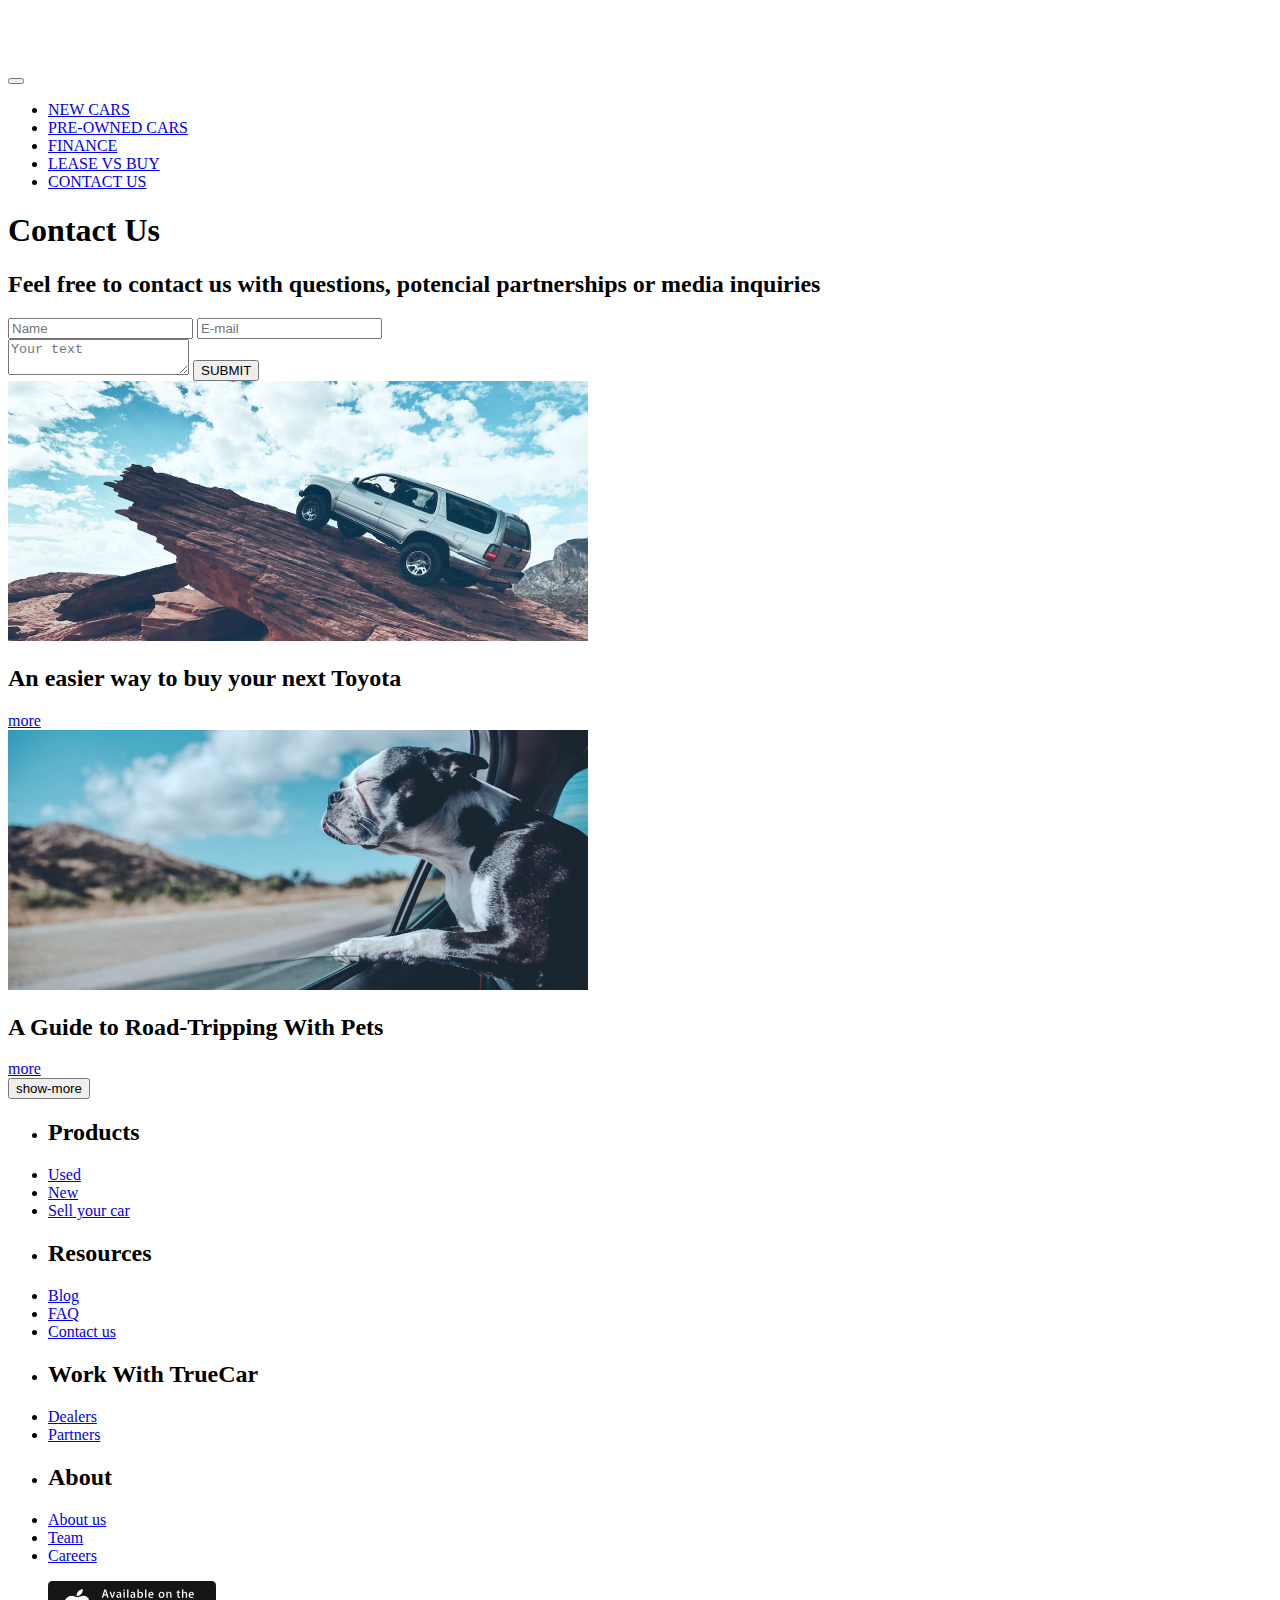
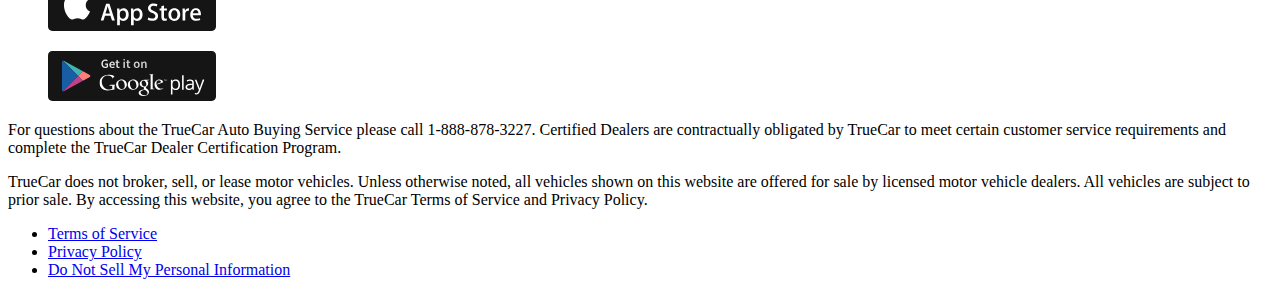
==== html/contacts.html @ ddf60875 "second commit" ====
<!DOCTYPE html>
<html lang="en">
<head>
    <meta charset="UTF-8">
    <meta name="viewport" content="width=device-width, initial-scale=1.0">
    <title>MultiPagesProj</title>
    <link rel="preconnect" href="https://fonts.googleapis.com">
    <link rel="preconnect" href="https://fonts.gstatic.com" crossorigin>
    <link href="https://fonts.googleapis.com/css2?family=Inter:wght@100..900&display=swap" rel="stylesheet">
    <link rel="stylesheet" href="css/main.css">
</head>
<body>
    <div class="wrapper">
        <header class="header">
            <div class="container">
                <div class="b-menu">
                    <a href="../index.html" class="b-menu-logo">
                        <img src="/assets/images/menu-logo.svg" alt="menu-logo" class="b-menu-logo__img">
                    </a>
                    <nav class="b-menu-buttons">
                        <button class="burger">
                            <span></span>
                            <span></span>
                            <span></span>
                        </button>
                        <ul class="b-menu-buttons-list">
                            <li class="b-menu-button">
                                <a href="new-cars.html" class="b-menu-button__link">NEW CARS</a>
                            </li>
                            <li class="b-menu-button">
                                <a href="#" class="b-menu-button__link">PRE-OWNED CARS</a>
                            </li>
                            <li class="b-menu-button">
                                <a href="#" class="b-menu-button__link">FINANCE</a>
                            </li>
                            <li class="b-menu-button">
                                <a href="#" class="b-menu-button__link">LEASE VS BUY</a>
                            </li>
                            <li class="b-menu-button">
                                <a href="contacts.html" class="b-menu-button__link b-menu-button__link_active">CONTACT US</a>
                            </li>
                        </ul>
                    </nav>
                </div>
            </div>
        </header>
        <main class="main">
            <section class="contact-us">
                <div class="container">
                    <h1 class="contact-us__title">Contact Us</h1>
                    <h2 class="contact-us__subtitle">
                        Feel free to contact us with questions, potencial partnerships or media inquiries
                    </h2>
                    <form action="" class="contact-us-forms">
                        <div class="contact-us-forms-small-forms">
                            <input type="text" class="contact-us-forms-small-forms__form" placeholder="Name">
                            <input type="email" class="contact-us-forms-small-forms__form" placeholder="E-mail">
                        </div>
                        <textarea class="contact-us-forms__big-form" placeholder="Your text"></textarea>
                        <button class="contact-us-forms__submit-button" type="submit">SUBMIT</button>
                    </form>
                </div>
            </section>
            <section class="show-more">
                <div class="container_flex">
                    <div class="show-more-cards">
                        <div class="show-more-card">
                            <img src="/assets/pictures/show-more-1.jpg" alt="show-more-image" class="show-more-card__image">
                            <h2 class="show-more-card__title">
                                An easier way to buy your next Toyota
                            </h2>
                            <a class="show-more-card__link" href="#">more</a>
                        </div>
                        <div class="show-more-card">
                            <img src="/assets/pictures/show-more-2.jpg" alt="show-more-image" class="show-more-card__image">
                            <h2 class="show-more-card__title">
                                A Guide to Road-Tripping With Pets
                            </h2>
                            <a class="show-more-card__link" href="#">more</a>
                        </div>
                    </div>
                    <button class="show-more__button" type="submit">show-more</button>
                </div>
            </section>
        </main>
        <footer class="footer">
            <div class="container">
                <nav class="b-footer-menu">
                    <ul class="b-footer-menu-list">
                        <li class="b-footer-menu-list__item">
                            <h2 class="b-footer-menu-list__title">Products</h2>
                        </li>
                        <li class="b-footer-menu-list__item">
                            <a href="#" class="b-footer-menu-list__link">Used</a>
                        </li>
                        <li class="b-footer-menu-list__item">
                            <a href="#" class="b-footer-menu-list__link">New</a>
                        </li>
                        <li class="b-footer-menu-list__item">
                            <a href="#" class="b-footer-menu-list__link">Sell your car</a>
                        </li>
                    </ul>
                    <ul class="b-footer-menu-list">
                        <li class="b-footer-menu-list__item">
                            <h2 class="b-footer-menu-list__title">Resources</h2>
                        </li>
                        <li class="b-footer-menu-list__item">
                            <a href="#" class="b-footer-menu-list__link">Blog</a>
                        </li>
                        <li class="b-footer-menu-list__item">
                            <a href="#" class="b-footer-menu-list__link">FAQ</a>
                        </li>
                        <li class="b-footer-menu-list__item">
                            <a href="#" class="b-footer-menu-list__link">Contact us</a>
                        </li>
                    </ul>
                    <ul class="b-footer-menu-list">
                        <li class="b-footer-menu-list__item">
                            <h2 class="b-footer-menu-list__title">Work With TrueCar</h2>
                        </li>
                        <li class="b-footer-menu-list__item">
                            <a href="#" class="b-footer-menu-list__link">Dealers</a>
                        </li>
                        <li class="b-footer-menu-list__item">
                            <a href="#" class="b-footer-menu-list__link">Partners</a>
                        </li>
                    </ul>
                    <ul class="b-footer-menu-list">
                        <li class="b-footer-menu-list__item">
                            <h2 class="b-footer-menu-list__title">About</h2>
                        </li>
                        <li class="b-footer-menu-list__item">
                            <a href="#" class="b-footer-menu-list__link">About us</a>
                        </li>
                        <li class="b-footer-menu-list__item">
                            <a href="#" class="b-footer-menu-list__link">Team</a>
                        </li>
                        <li class="b-footer-menu-list__item">
                            <a href="#" class="b-footer-menu-list__link">Careers</a>
                        </li>
                    </ul>
                </nav>
                <div class="b-footer-apps">
                    <ul class="b-app">
                        <a href="#" class="b-app__link">
                            <img class="b-app__link-image" src="/assets/images/AppStore-Link.svg" alt="AppStore-link">
                        </a>
                    </ul>
                    <ul class="b-app">
                        <a href="#" class="b-app__link">
                            <img class="b-app__link-image" src="/assets/images/GoogleApps-Link.svg" alt="GoogleApps-link">
                        </a>
                    </ul>
                </div>
                <div class="b-privacy-info">
                    <p class="b-privacy-info__text">
                        For questions about the TrueCar Auto Buying Service please call 1-888-878-3227.
                        Certified Dealers are contractually obligated by TrueCar to meet certain customer service requirements and 
                        complete the TrueCar Dealer Certification Program.
                    </p>
                    <p class="b-privacy-info__text">
                        TrueCar does not broker, sell, or lease motor vehicles. Unless otherwise noted, 
                        all vehicles shown on this website are offered for sale by licensed motor vehicle dealers. 
                        All vehicles are subject to prior sale. By accessing this website, 
                        you agree to the TrueCar Terms of Service and Privacy Policy.
                    </p>
                </div>
                <nav class="b-privacy-nav">
                    <ul class="b-privacy-nav-list">
                        <li class="b-privacy-nav-list__item">
                            <a href="#" class="b-privacy-nav-list-item__link">Terms of Service</a>
                        </li>
                        <li class="b-privacy-nav-list__item">
                            <a href="#" class="b-privacy-nav-list-item__link">Privacy Policy</a>
                        </li>
                        <li class="b-privacy-nav-list__item">
                            <a href="#" class="b-privacy-nav-list-item__link">Do Not Sell My Personal Information</a>
                        </li>
                    </ul>
                </nav>
            </div>
        </footer>
    </div>
    <script src="js/main.js"></script>
</body>
</html>
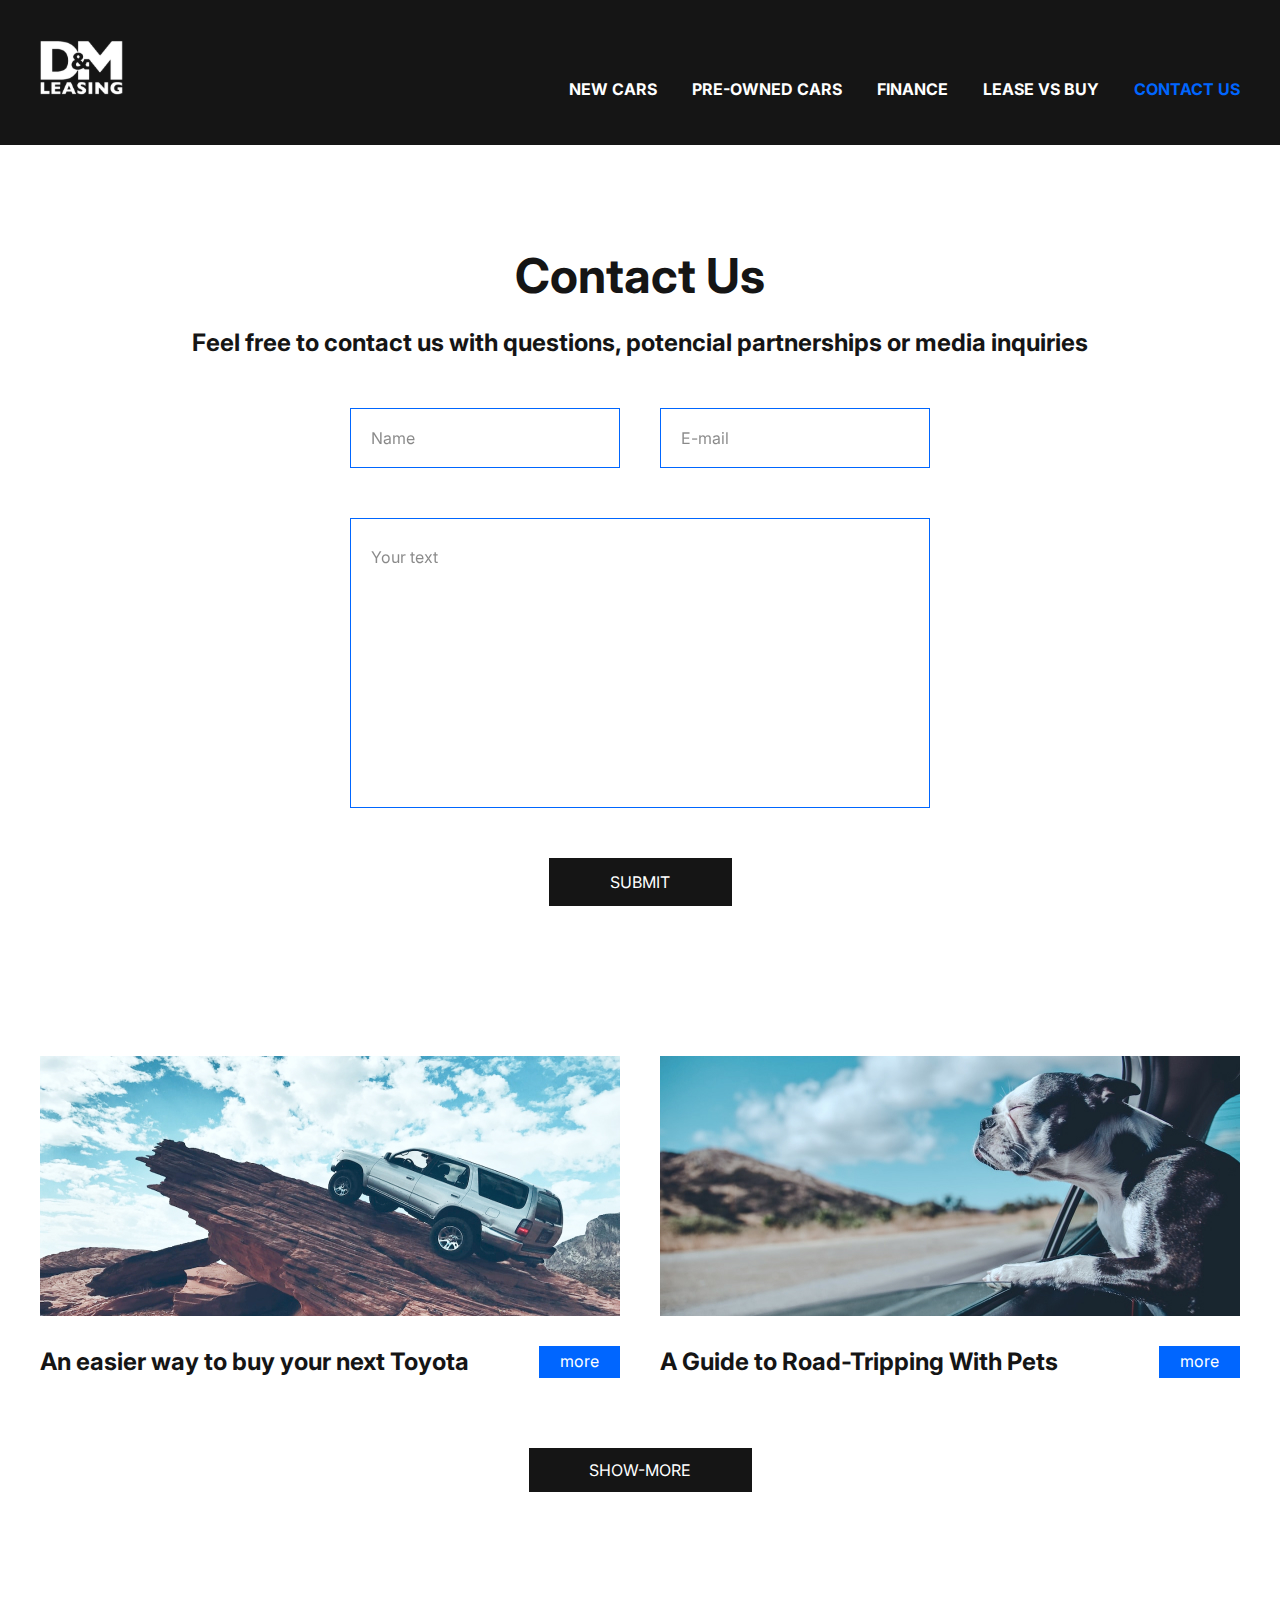
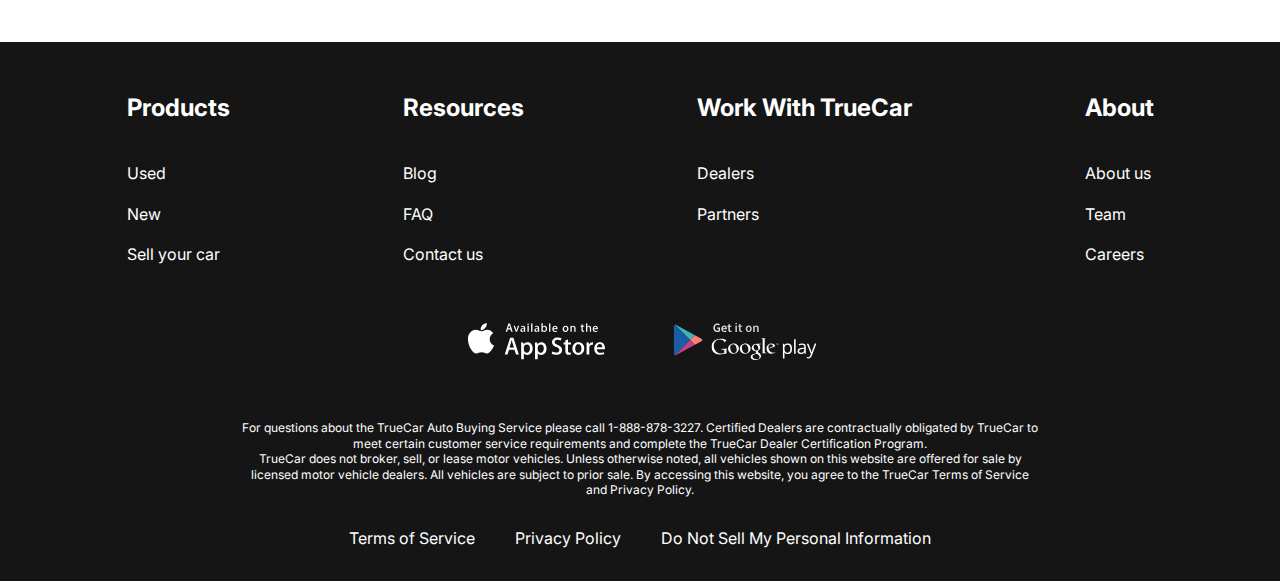
==== commit df714157: "3 commit" ====
--- a/html/contacts.html
+++ b/html/contacts.html
@@ -7,7 +7,7 @@
     <link rel="preconnect" href="https://fonts.googleapis.com">
     <link rel="preconnect" href="https://fonts.gstatic.com" crossorigin>
     <link href="https://fonts.googleapis.com/css2?family=Inter:wght@100..900&display=swap" rel="stylesheet">
-    <link rel="stylesheet" href="css/main.css">
+    <link rel="stylesheet" href="../main.css">
 </head>
 <body>
     <div class="wrapper">
@@ -181,6 +181,6 @@
             </div>
         </footer>
     </div>
-    <script src="js/main.js"></script>
+    <script src="main.js"></script>
 </body>
 </html>--- a/main.css
+++ b/main.css
@@ -0,0 +1,866 @@
+html{
+    box-sizing: border-box;
+}
+
+*, *::after, *::before{
+    box-sizing: inherit;
+    margin: 0;
+    padding: 0;
+}
+
+html,
+body{
+    height: 100%;
+}
+
+.wrapper{
+    min-height: 100%;
+    display: flex;
+    flex-direction: column;
+}
+.container{
+    max-width: 1200px;
+    margin: 0 auto;
+}
+
+.container_flex{
+    max-width: 1200px;
+    margin: 0 auto;
+    display: flex;
+    flex-direction: column;
+    align-items: center;
+}
+
+.container_flex-600{
+    max-width: 600px;
+    margin: 0 auto;
+    display: flex;
+    flex-direction: column;
+    gap: 50px;
+}
+
+.container_flex-1000{
+    max-width: 1000px;
+    margin: 0 auto;
+    display: flex;
+    flex-direction: column;
+    gap: 50px;
+}
+
+body{
+    font-family: "Inter", sans-serif;
+    font-size: 16px;
+    font-weight: 400;
+    line-height: 1.3;
+    color: #FFFFFF;
+}
+
+.header{
+    background-color: #151515;
+    padding: 40px 0 45px 0;
+    z-index: 6;
+}
+
+.header-main{
+    left: 0;
+    right: 0;
+    position: absolute;
+    z-index: 6;
+    background-color: transparent;
+}
+
+.burger{
+    width: 20px;
+    height: 20px;
+    display: flex;
+    flex-direction: column;
+    justify-content: space-between;
+    padding: 0;
+    border: none;
+    background-color: transparent;
+    display: none;
+}
+
+.burger span{
+    height: 3px;
+    background-color: #FFFFFF;
+    width: 100%;
+}
+
+.b-menu{
+    display: flex;
+    justify-content: space-between;
+}
+
+.b-menu-buttons{
+    display: flex;
+    align-items: end;
+}
+
+.b-menu-buttons-list{
+    margin: 0;
+    display: flex;
+    justify-content: space-between;
+    gap: 35px;
+}
+
+.b-menu-button{
+    list-style: none;
+}
+
+
+.b-menu-button__link{
+    text-decoration: none;
+    color: #FFFFFF;
+    text-transform: uppercase;
+    font-weight: 700;
+}
+
+.b-menu-button__link_active{
+    color: #0066FF;
+}
+
+.b-menu-button__link:hover{
+    color: #0066FF;
+    transition: 0.3s;
+}
+
+/* FOOTER */
+.footer{
+    background-color: #151515;
+    padding: 50px 0 32px 0;
+}
+
+.b-footer-menu{
+    display: flex;
+    justify-content: space-around;
+    margin-bottom: 50px;
+}
+
+.b-footer-menu-list{
+    display: flex;
+    flex-direction: column;
+    list-style: none;
+    gap: 20px;
+}
+
+.b-footer-menu-list__title{
+    padding-bottom: 20px;
+
+}
+
+.b-footer-menu-list__link{
+    text-decoration: none;
+    color: #FFFFFF;
+}
+
+.b-footer-apps{
+    display: flex;
+    justify-content: center;
+    gap: 40px;
+    margin-bottom: 50px;
+}
+
+.b-privacy-info{
+    margin: 0 auto 30px;
+}
+
+.b-privacy-info__text{
+    margin: 0 auto;
+    max-width: 800px;
+    text-align: center;
+    font-size: 12px;
+    font-weight: 400;
+}
+
+.b-privacy-nav-list{
+    display: flex;
+    justify-content: center;
+    gap: 40px;
+    list-style: none;
+}
+
+.b-privacy-nav-list-item__link{
+    text-decoration: none;
+    color: #FFFFFF;
+}
+
+.main{
+    display: flex;
+    flex-grow: 1;
+    flex-direction: column;
+    gap: 150px;
+}
+
+.b-top{
+    position: absolute;
+    z-index: 4;
+    left: 0;
+    right: 0;
+    color: #FFFFFF;
+    text-align: center;
+    padding: 250px 0 0 0;
+}
+
+.b-top__title{
+    padding: 0 0 40px 0;
+    font-size: 96px;
+    font-weight: 700;
+}
+
+.b-top__button{
+    max-width: 430px;
+    width: 100%;
+    display: inline-block;
+    background-color: #151515;
+    padding: 23px;
+    margin-bottom: 50px;
+    text-decoration: none;
+    color: #FFFFFF;
+    font-size: 36px;
+    font-weight: 700;
+    text-transform: uppercase;
+}
+
+.swiper-slide::after{
+    content: '';
+    background: rgba(21, 21, 21, 0.3);
+    position: absolute;
+    z-index: 5;
+    left: 0;
+    right: 0;
+    top: 0;
+    bottom: 0;
+}
+
+.swiper-slide{
+    background-repeat: no-repeat;
+    background-size: cover;
+    background-position: center;
+    height: 100vh;
+}
+
+.swiper-pagination-bullet{
+    width: 120px;
+    height: 3px;
+    background-color: #151515;
+    border-radius: 0;
+    opacity: 1;
+    margin: 0 15px !important;
+}
+
+.swiper-pagination-bullets.swiper-pagination-horizontal{
+    padding-bottom: 35px;
+}
+
+.swiper-pagination-bullet-active{
+    height: 6px;
+    background-color: #FFFFFF;
+    
+}
+
+.b-why-lease{
+    color: #151515;
+}
+
+.b-why-lease__title{
+    text-align: center;
+    font-size: 48px;
+    margin-bottom: 50px;
+    font-weight: 700;
+}
+
+.b-why-lease-cards{
+    display: flex;
+    gap: 40px;
+}
+
+.b-why-lease-cards__card{
+    display: flex;
+    max-width: 270px;
+    flex-direction: column;
+    align-items: center;
+    gap: 30px;
+}
+
+.b-why-lease-card__icon{
+    max-width: 150px;
+}
+
+.b-why-lease-card__title{
+    font-weight: 700;
+}
+
+.b-how-does{
+    color: #151515;
+    text-align: left;
+}
+
+.b-how-does__main-title{
+    text-align: center;
+    font-size: 45px;
+    font-weight: 700;
+}
+
+.b-how-does__secondary-title{
+    font-weight: 700;
+    font-size: 24px;
+}
+
+.b-how-does-paragraphs{
+    display: flex;
+    align-items: flex-end;
+    flex-direction: column;
+    gap: 40px;
+    margin-bottom: 20px;
+}
+
+.b-how-does-paragraphs__paragraph{
+    display: flex;
+    flex-direction: row;
+    align-items: center;
+    gap: 140px;
+}
+
+.b-how-does-paragrph__text{
+    max-width: 270px;
+}
+
+.b-welcome{
+    color: #151515;
+}
+
+.b-welcome__title{
+    font-size: 48px;
+    font-weight: 700;
+    text-align: center;
+    text-transform: uppercase;
+    margin-bottom: -30px;
+}
+
+.b-welcome__subtitle{
+    text-align: center;
+}
+
+.b-important-things{
+    color: #151515;
+    margin-bottom: 150px;
+}
+
+.b-important-things-inner{
+    display: flex;
+    flex-direction: column;
+    align-items: center;
+    gap: 20px;
+    margin-bottom: 50px;
+}
+
+.b-important-things-inner__title{
+    text-align: center;
+    font-size: 48px;
+    font-weight: 700;
+}
+
+.b-important-things-cards{
+    display: flex;
+    flex-direction: row;
+    gap: 40px;
+    justify-content: center;
+}
+
+.b-important-things-card{
+    text-align: left;
+    display: flex;
+    flex-direction: column;
+    gap: 20px;
+}
+
+.b-important-things-inner__text{
+    max-width: 580px;
+}
+
+.b-important-things-card__text{
+    max-width: 270px;
+}
+
+.contact-us{
+    color: #151515;
+    text-align: center;
+}
+
+.contact-us__title{
+    font-weight: 700;
+    font-size: 48px;
+    margin: 100px 0 20px 0;
+}
+
+.contact-us__subtitle{
+    font-size: 24px;
+    margin-bottom: 50px;
+}
+
+.contact-us-forms{
+    display: flex;
+    flex-direction: column;
+    align-items: center;
+    gap: 50px;
+}
+
+.contact-us-forms-small-forms{
+    width: 580px;
+    display: flex;
+    justify-content: space-between;
+}
+
+.contact-us-forms-small-forms__form{
+    width: 270px;
+    height: 60px;
+    padding: 18px 20px;
+    border: 1px #0066FF solid;
+    font-family: "Inter", sans-serif;
+    font-size: 16px;
+    font-weight: 400;
+    line-height: 1.3;
+    color: #151515;
+}
+
+.contact-us-forms-small-forms__form::placeholder,
+.contact-us-forms__big-form::placeholder{
+    font-family: "Inter", sans-serif;
+    font-size: 16px;
+    font-weight: 400;
+    line-height: 1.3;
+    color: #151515;
+    opacity: 0.5;
+}
+
+.contact-us-forms__big-form{
+    resize: none;
+    border: 1px #0066FF solid;
+    padding: 28px 20px;
+    width: 100%;
+    height: 290px;
+    max-width: 580px;
+    max-height: 290px;
+    font-family: "Inter", sans-serif;
+    font-size: 16px;
+    font-weight: 400;
+    line-height: 1.3;
+    color: #151515;
+}
+
+.contact-us-forms__submit-button{
+    width: 183px;
+    height: 48px;
+    background-color: #151515;
+    border: none;
+    color: #FFFFFF;
+    font-family: 'Inter';
+    font-weight: 400;
+    font-size: 16px;
+    text-transform: uppercase;
+    cursor: pointer;
+    border: 1px solid #151515;
+}
+
+.contact-us-forms__submit-button:hover{
+    color: #151515;
+    background-color: #FFFFFF;
+    transition: 0.3s;
+    box-sizing: border-box;
+}
+
+.show-more{
+    margin-bottom: 150px;
+}
+
+.show-more-cards{
+    width: 1200px;
+    display: flex;
+    flex-direction: row;
+    flex-wrap: wrap;
+    justify-content: space-between;
+    color: #151515;
+    text-align: left;
+}
+
+.show-more-card{
+    max-width: 580px;
+    display: flex;
+    flex-direction: row;
+    justify-content: space-between;
+    flex-wrap: wrap;
+}
+
+.show-more-card__image{
+    margin-bottom: 30px;
+    width: 100%;
+}
+
+.show-more-card__title{
+    font-weight: 700;
+    font-size: 24px;
+}
+
+.show-more-card__link{
+    padding: 4px 20px;
+    background-color: #0066FF;
+    color: #FFFFFF;
+    font-family: 'Inter';
+    font-weight: 400;
+    font-size: 16px;
+    border: none;
+    text-decoration: none;
+    border: 1px solid #0066FF;
+}
+
+.show-more-card__link:hover{
+    color: #0066FF;
+    background-color: #FFFFFF;
+    transition: 0.3s;
+}
+
+.show-more__button{
+    margin-top: 70px;
+    width: 223px;
+    padding: 11px;
+    background-color: #151515;
+    color: #FFFFFF;
+    font-family: 'Inter';
+    font-weight: 400;
+    font-size: 16px;
+    border: none;
+    text-align: center;
+    text-decoration: none;
+    text-transform: uppercase;
+    border: 1px solid #151515;
+}
+
+.show-more__button:hover{
+    color: #151515;
+    background-color: #FFFFFF;
+    transition: 0.3s;
+    box-sizing: border-box;
+}
+
+.b-choose-car{
+    color: #151515;
+    margin-top: 100px;
+}
+
+.b-choose-car__title{
+    font-weight: 700;
+    font-size: 48px;
+    margin-bottom: 50px;
+    text-align: center;
+}
+
+.b-categories-buttons{
+    display: flex;
+    flex-direction: row;
+    gap: 80px;
+    justify-content: center;
+    margin-bottom: 100px;
+}
+
+.b-categories-buttons__category-button{
+    display: inline-block;
+    background: none;
+    border: none;
+    color: #151515;
+    font-family: 'Inter';
+    font-weight: 700;
+    font-size: 24px;
+    cursor: pointer;
+}
+
+.b-categories-buttons__category-button_active{
+    color: #0066FF;
+}
+
+.b-categories-buttons__category-button:hover{
+    color: #0066FF;
+    transition: 0.3s;
+}
+
+.b-cars-cards{
+    display: grid;
+    grid-template-rows: 1fr;
+    justify-items: center;
+    grid-gap: 100px 0px;
+}
+
+.b-cars-cards__category{
+    display: none;
+}
+
+.b-cars-cards__category.b-cars-cards__category_active{
+    text-align: center;
+    display: grid;
+    justify-items: center;
+    grid-template-columns: repeat(4, 1fr);
+    grid-gap: 100px 40px;
+}
+
+.b-cars-card{
+    display: flex;
+    flex-direction: column;
+    gap: 20px;
+    max-width: 270px;
+    border: 1px solid #0066FF;
+}
+
+.b-cars-card__image{
+    border-bottom: 1px solid #0066FF;
+}
+
+
+.b-cars-card__details{
+    border-top: 1px solid #0066FF;
+    text-decoration: none;
+    color: #0066FF;
+}
+
+.b-cars-card__details:hover{
+    border-top: 1px solid #0066FF;
+    text-decoration: none;
+    background-color: #0066FF;
+    color: #FFFFFF;
+    transition: 0.3s;
+}
+
+@media (max-width: 1220px){
+    .container{
+        padding: 0 20px;
+    }
+    .b-important-things-cards{
+        margin: 0 auto;
+        max-width: 800px;
+        flex-wrap: wrap;
+    }
+
+    .b-why-lease-cards{
+        max-width: 800px;
+        margin: 0 auto;
+        justify-content: center;
+        flex-wrap: wrap;
+        gap: 40px;
+    }
+    .b-welcome__video{
+        width: 800px;
+        margin: 0 auto;
+    }
+    .b-cars-cards__category.b-cars-cards__category_active{
+        grid-template-columns: repeat(2, 1fr);
+        grid-gap: 50px 30px
+    }
+
+}
+
+@media (max-width: 860px){
+    .main{
+        gap: 100px;
+    }
+    .b-top{
+        padding: 150px 0 0 0;
+    }
+    .burger{
+        position: relative;
+        display: flex;
+        margin: auto 20px auto 0;
+        z-index: 9;
+    }
+    .b-menu-logo__img{
+        position: relative;
+        z-index: 9;
+        margin: auto 20px;
+    }
+    .b-menu-buttons-list{
+        position: absolute;
+        z-index: 8;
+        display: flex;
+        flex-direction: column;
+        top: 0;
+        bottom: 0;
+        right: 0;
+        left: 0;
+        align-items: center;
+        background-color: #151515;
+        height: 100vh;
+        padding: 150px 0 100px 0;
+        transform: translateY(-100%);
+        transition: transform 0.3s ease;
+    }
+    .b-menu-buttons-list_active{
+        transform: translateY(0%);
+    }
+    .b-menu-buttons-list.b-menu-buttons-list_active{
+        transform: translateY(0%);
+    }
+    .b-welcome__video{
+        max-width: 750px;
+        margin: 0 auto;
+    }
+    .swiper-pagination-bullet{
+        width: 90px;
+    }
+    .b-categories-buttons{
+        gap: 40px;
+    }
+    .b-cars-cards__category.b-cars-cards__category_active{
+        grid-template-columns: repeat(2, 1fr);
+        grid-gap: 50px 30px
+    }
+    .show-more-cards{
+        width: 600px;
+        flex-wrap: wrap;
+        justify-content: center;
+    }
+    .show-more-card + .show-more-card{
+        margin-top: 40px;
+    }
+    .contact-us-forms {
+        width: 480px;
+        margin: 0 auto;
+    }
+    .contact-us-forms-small-forms {
+        width: 480px;
+    }
+    .contact-us-forms-small-forms__form {
+        width: 200px;
+        height: 60px;
+    }
+}
+
+@media (max-width: 768px){
+    .b-footer-menu{
+        display: grid;
+        grid-template-columns: repeat(2, 1fr);
+        grid-template-rows: repeat(2, 1fr);
+        row-gap: 40px;
+    }
+    .b-footer-menu-list{
+        text-align: center;
+    }
+    .b-welcome__video{
+        max-width: 500px;
+        height: 300px;
+        margin: 0 auto;
+    }
+    .swiper-pagination-bullet{
+        width: 50px;
+    }
+    .b-categories-buttons{
+        display: grid;
+        grid-template-columns: repeat(2, 1fr);
+        grid-gap: 35px 75px;
+        margin-bottom: 50px;
+    }
+    .b-cars-card {
+        max-width: 220px;
+    }
+    .show-more-cards {
+        width: 440px;
+    }
+    .show-more-card__image{
+        margin-bottom: 20px;
+    }
+    .show-more-card__title {
+        margin-bottom: 20px;
+    }
+    .contact-us-forms__big-form {
+        height: 200px;
+    }
+}
+
+@media (max-width: 540px){
+    .container_flex {
+        padding: 0 20px;
+    }
+    .b-top__title{
+        font-size: 68px;
+    }
+    .b-top__button{
+        max-width: 250px;
+        font-size: 24px;
+    }
+    .b-footer-menu{
+        display: grid;
+        grid-template-columns: repeat(2, 1fr);
+        grid-template-rows: repeat(2, 1fr);
+        row-gap: 40px;
+    }
+    .b-footer-menu-list{
+        text-align: center;
+    }
+    .b-welcome__video{
+        max-width: 320px;
+        height: 185px;
+        margin: 0 auto;
+    }
+    .b-app__link-image{
+        width: 120px;
+    }
+    .b-how-does-paragraphs__paragraph{
+        gap: 60px;
+    }
+    .show-more-cards {
+        width: 320px;
+    }
+    .b-categories-buttons {
+        grid-gap: 25px 45px;
+        
+    }
+    .b-categories-buttons__category-button{
+        font-size: 20px;
+    }
+    .b-choose-car{
+        margin-top: 50px;
+    }
+    .b-choose-car__title{
+        font-size: 36px;
+    }
+    .b-cars-card {
+        max-width: 140px;
+    }
+    .b-choose-car__title{
+        font-size: 36px;
+    }
+    .b-cars-card__title{
+        font-size: 20px;
+    }
+    .b-cars-card__main-price{
+        font-size: 20px;
+    }
+    .show-more-card__title{
+        font-size: 20px;
+    }
+    .show-more {
+        margin-bottom: 75px;
+    }
+    .contact-us__title {
+        font-weight: 700;
+        font-size: 36px;
+        margin: 50px 0 20px 0;
+    }
+    .contact-us__subtitle{
+        font-size: 20px;
+    }
+    .contact-us-forms {
+        width: 320px;
+        margin: 0 auto;
+        gap: 35px;
+    }
+    .contact-us-forms-small-forms {
+        width: 320px;
+        flex-direction: column;
+        gap: 35px;
+        align-items: center;
+    }
+    .contact-us-forms-small-forms__form {
+        width: 320px;
+        height: 60px;
+    }
+
+}
+
